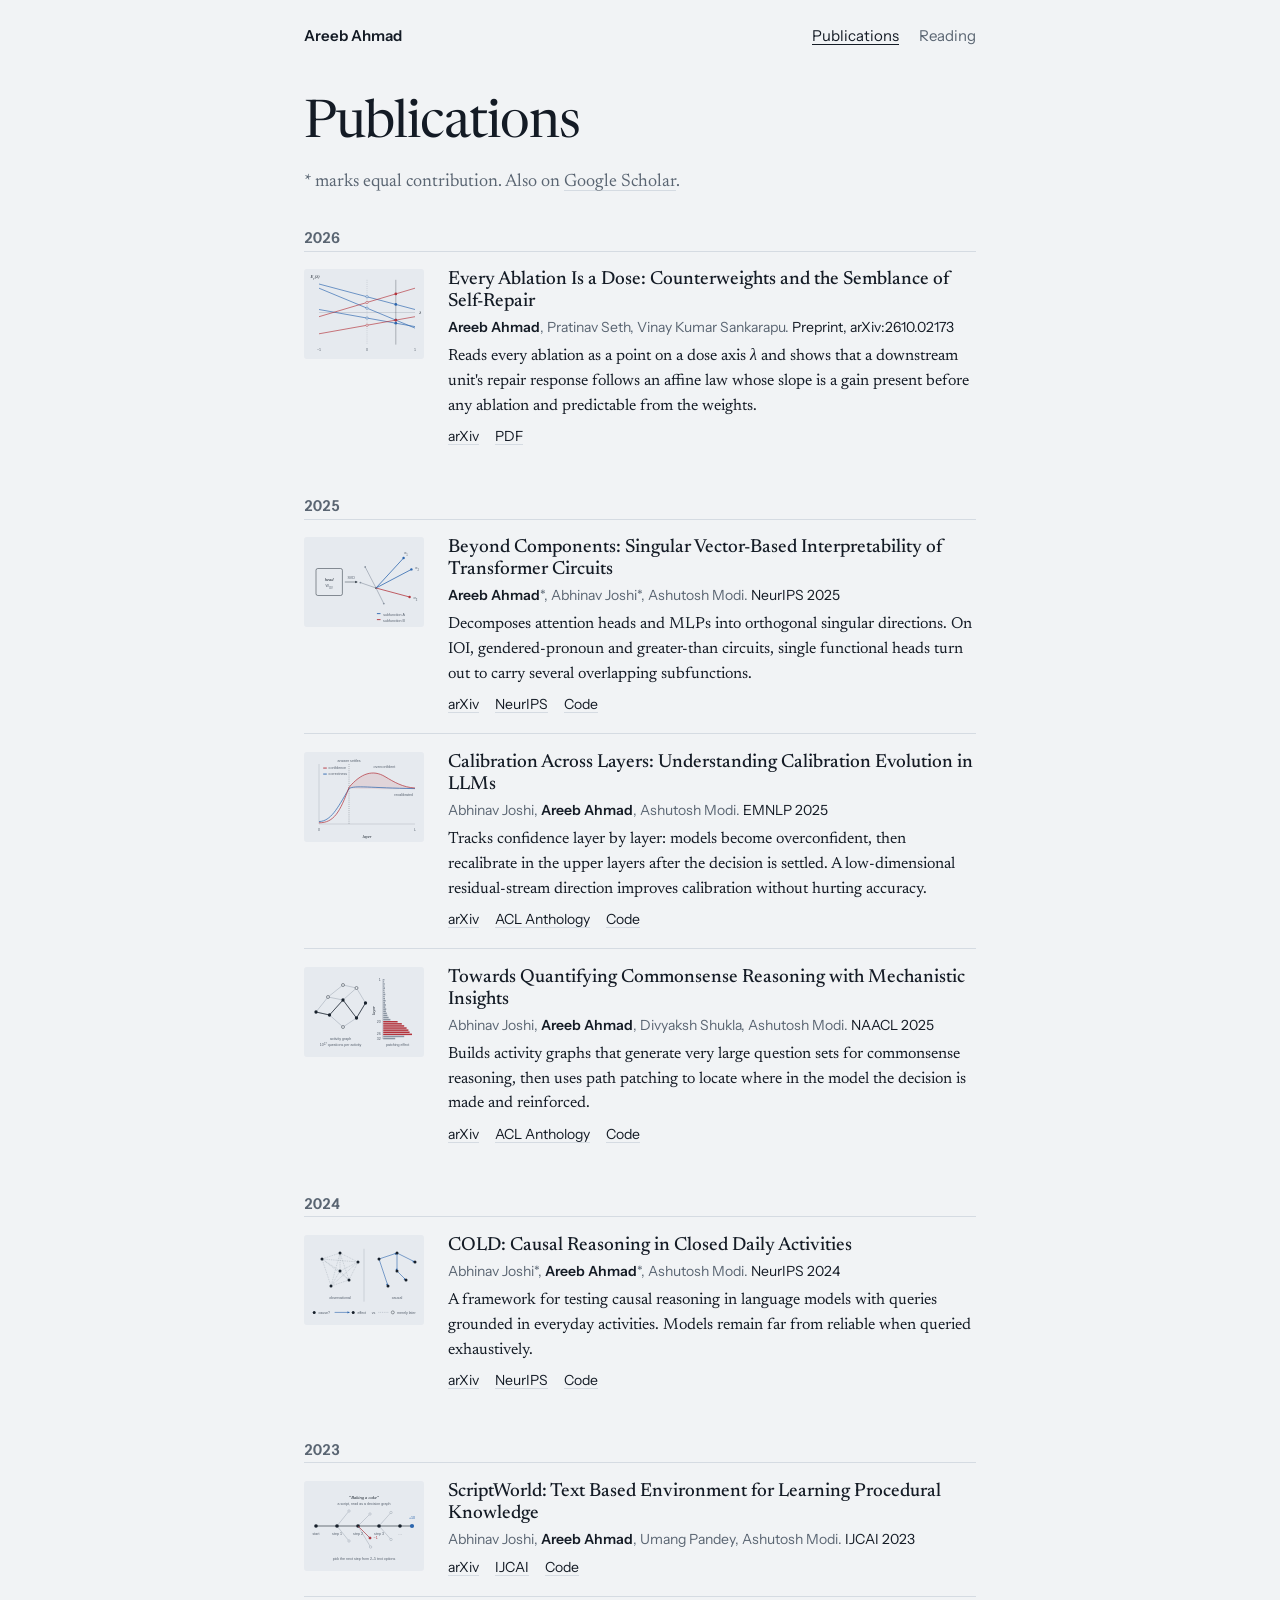
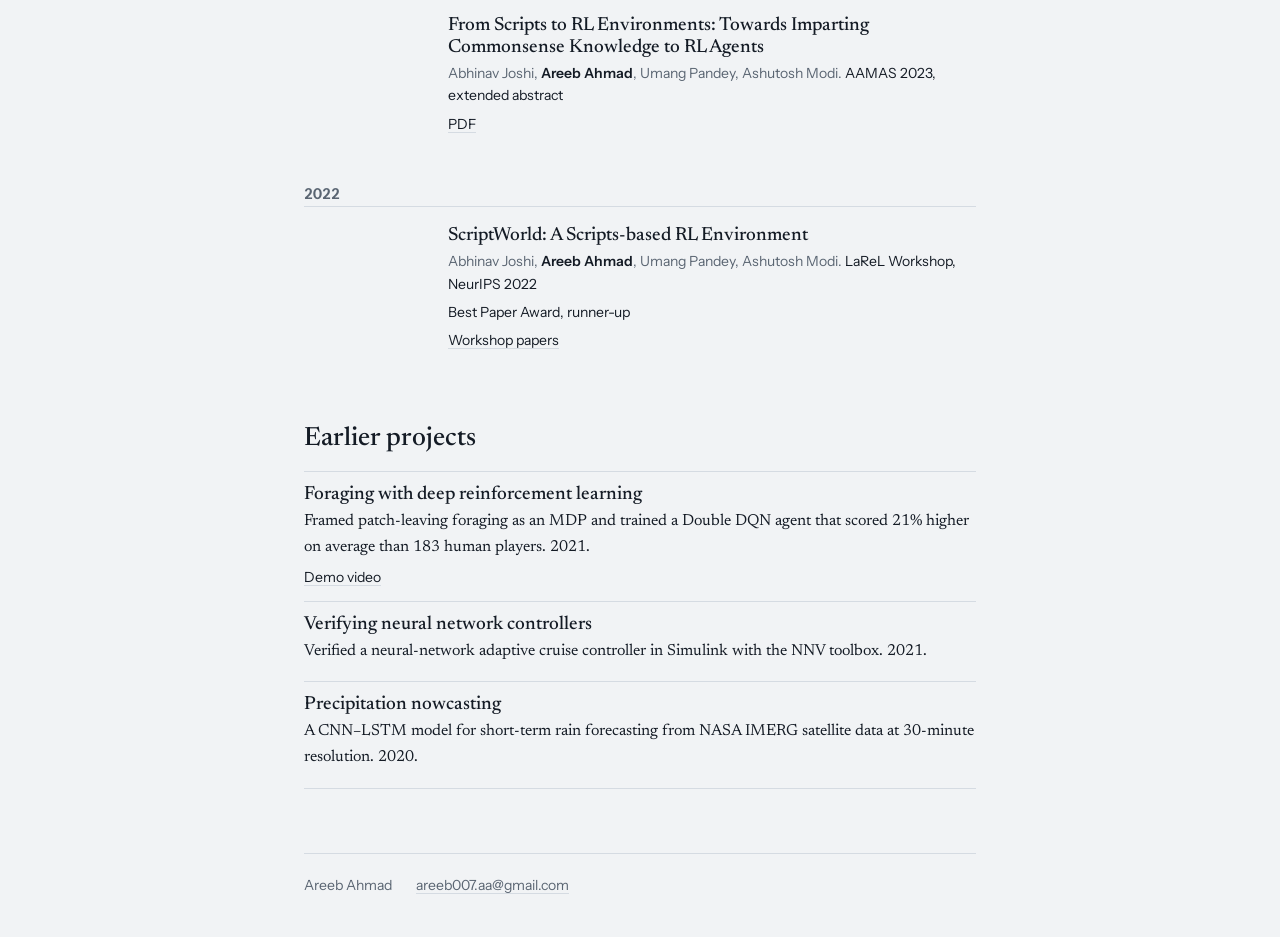
==== publications.html @ 412b4118 "Restructure site: drop CIA framework, add papers plate - Replace single-page CIA-framework layout wi" ====
<!DOCTYPE html>
<html lang="en">
<head>
  <meta charset="utf-8">
  <meta name="viewport" content="width=device-width, initial-scale=1">
  <title>Publications | Areeb Ahmad</title>
  <meta name="description" content="Publications by Areeb Ahmad on mechanistic interpretability, calibration, and causal and commonsense reasoning in language models.">
  <link rel="canonical" href="https://arieb-007.github.io/publications.html">

  <meta property="og:type" content="website">
  <meta property="og:title" content="Publications | Areeb Ahmad">
  <meta property="og:description" content="Papers on mechanistic interpretability, calibration, and causal reasoning in language models.">
  <meta property="og:url" content="https://arieb-007.github.io/publications.html">
  <meta name="twitter:card" content="summary">

  <link rel="icon" href="favicon.svg" type="image/svg+xml">

  <!-- Google Analytics -->
  <script async src="https://www.googletagmanager.com/gtag/js?id=G-CG47PSLK17"></script>
  <script>
    window.dataLayer = window.dataLayer || [];
    function gtag(){dataLayer.push(arguments);}
    gtag('js', new Date());
    gtag('config', 'G-CG47PSLK17');
  </script>

  <link rel="preconnect" href="https://fonts.googleapis.com">
  <link rel="preconnect" href="https://fonts.gstatic.com" crossorigin>
  <link href="https://fonts.googleapis.com/css2?family=Instrument+Sans:wght@400;500;600&family=Newsreader:ital,opsz,wght@0,6..72,400;0,6..72,500;1,6..72,400;1,6..72,500&display=swap" rel="stylesheet">
  <link rel="stylesheet" href="style.css">
</head>
<body>
  <a class="skip" href="#main">Skip to content</a>

  <div class="wrap">
    <nav class="site-nav" aria-label="Site">
      <a class="home-link" href="./">Areeb Ahmad</a>
      <ul>
        <li><a href="publications.html" aria-current="page">Publications</a></li>
        <li><a href="reading.html">Reading</a></li>
      </ul>
    </nav>

    <main id="main">
      <header class="page-head">
        <h1>Publications</h1>
        <p>
          * marks equal contribution. Also on
          <a href="https://scholar.google.com/citations?user=ZCJriT0AAAAJ&amp;hl=en">Google Scholar</a>.
        </p>
      </header>

      <section class="year-group" aria-labelledby="y2026">
        <h2 id="y2026">2026</h2>
        <ul class="pubs">
          <li>
            <a class="thumb" href="https://arxiv.org/abs/2610.02173" tabindex="-1" aria-hidden="true"><img src="figures/dose.svg" alt="" width="400" height="300" loading="lazy"></a>
            <div>
              <h3><a href="https://arxiv.org/abs/2610.02173">Every Ablation Is a Dose: Counterweights and the Semblance of <span class="nw">Self-Repair</span></a></h3>
              <p class="byline"><span class="me">Areeb Ahmad</span>, Pratinav Seth, Vinay Kumar Sankarapu. <span class="venue">Preprint, arXiv:2610.02173</span></p>
              <p class="summary">
                Reads every ablation as a point on a dose axis <em class="var">λ</em> and shows that a
                downstream unit's repair response follows an affine law whose slope is a gain
                present before any ablation and predictable from the weights.
              </p>
              <ul class="links">
                <li><a href="https://arxiv.org/abs/2610.02173">arXiv</a></li>
                <li><a href="https://arxiv.org/pdf/2610.02173">PDF</a></li>
              </ul>
            </div>
          </li>
        </ul>
      </section>

      <section class="year-group" aria-labelledby="y2025">
        <h2 id="y2025">2025</h2>
        <ul class="pubs">
          <li>
            <a class="thumb" href="https://arxiv.org/abs/2511.20273" tabindex="-1" aria-hidden="true"><img src="figures/beyond.svg" alt="" width="400" height="300" loading="lazy"></a>
            <div>
              <h3><a href="https://arxiv.org/abs/2511.20273">Beyond Components: Singular Vector-Based Interpretability of Transformer Circuits</a></h3>
              <p class="byline"><span class="me">Areeb Ahmad</span>*, Abhinav Joshi*, Ashutosh Modi. <span class="venue">NeurIPS 2025</span></p>
              <p class="summary">
                Decomposes attention heads and MLPs into orthogonal singular directions. On IOI,
                gendered-pronoun and greater-than circuits, single functional heads turn out to
                carry several overlapping subfunctions.
              </p>
              <ul class="links">
                <li><a href="https://arxiv.org/abs/2511.20273">arXiv</a></li>
                <li><a href="https://neurips.cc/virtual/2025/poster/119702">NeurIPS</a></li>
                <li><a href="https://github.com/Exploration-Lab/Beyond-Components">Code</a></li>
              </ul>
            </div>
          </li>
          <li>
            <a class="thumb" href="https://arxiv.org/abs/2511.00280" tabindex="-1" aria-hidden="true"><img src="figures/calibration.svg" alt="" width="400" height="300" loading="lazy"></a>
            <div>
              <h3><a href="https://arxiv.org/abs/2511.00280">Calibration Across Layers: Understanding Calibration Evolution in LLMs</a></h3>
              <p class="byline">Abhinav Joshi, <span class="me">Areeb Ahmad</span>, Ashutosh Modi. <span class="venue">EMNLP 2025</span></p>
              <p class="summary">
                Tracks confidence layer by layer: models become overconfident, then recalibrate in
                the upper layers after the decision is settled. A low-dimensional residual-stream
                direction improves calibration without hurting accuracy.
              </p>
              <ul class="links">
                <li><a href="https://arxiv.org/abs/2511.00280">arXiv</a></li>
                <li><a href="https://aclanthology.org/2025.emnlp-main.742/">ACL Anthology</a></li>
                <li><a href="https://github.com/Exploration-Lab/LLM-Calibration-Mechanism">Code</a></li>
              </ul>
            </div>
          </li>
          <li>
            <a class="thumb" href="https://arxiv.org/abs/2504.10077" tabindex="-1" aria-hidden="true"><img src="figures/commonsense.svg" alt="" width="400" height="300" loading="lazy"></a>
            <div>
              <h3><a href="https://arxiv.org/abs/2504.10077">Towards Quantifying Commonsense Reasoning with Mechanistic Insights</a></h3>
              <p class="byline">Abhinav Joshi, <span class="me">Areeb Ahmad</span>, Divyaksh Shukla, Ashutosh Modi. <span class="venue">NAACL 2025</span></p>
              <p class="summary">
                Builds activity graphs that generate very large question sets for commonsense
                reasoning, then uses path patching to locate where in the model the decision is
                made and reinforced.
              </p>
              <ul class="links">
                <li><a href="https://arxiv.org/abs/2504.10077">arXiv</a></li>
                <li><a href="https://aclanthology.org/2025.naacl-long.487/">ACL Anthology</a></li>
                <li><a href="https://github.com/Exploration-Lab/CoReMech">Code</a></li>
              </ul>
            </div>
          </li>
        </ul>
      </section>

      <section class="year-group" aria-labelledby="y2024">
        <h2 id="y2024">2024</h2>
        <ul class="pubs">
          <li>
            <a class="thumb" href="https://arxiv.org/abs/2411.19500" tabindex="-1" aria-hidden="true"><img src="figures/cold.svg" alt="" width="400" height="300" loading="lazy"></a>
            <div>
              <h3><a href="https://arxiv.org/abs/2411.19500">COLD: Causal Reasoning in Closed Daily Activities</a></h3>
              <p class="byline">Abhinav Joshi*, <span class="me">Areeb Ahmad</span>*, Ashutosh Modi. <span class="venue">NeurIPS 2024</span></p>
              <p class="summary">
                A framework for testing causal reasoning in language models with queries grounded
                in everyday activities. Models remain far from reliable when queried exhaustively.
              </p>
              <ul class="links">
                <li><a href="https://arxiv.org/abs/2411.19500">arXiv</a></li>
                <li><a href="https://neurips.cc/virtual/2024/poster/96459">NeurIPS</a></li>
                <li><a href="https://github.com/Exploration-Lab/COLD">Code</a></li>
              </ul>
            </div>
          </li>
        </ul>
      </section>

      <section class="year-group" aria-labelledby="y2023">
        <h2 id="y2023">2023</h2>
        <ul class="pubs">
          <li>
            <a class="thumb" href="https://arxiv.org/abs/2307.03906" tabindex="-1" aria-hidden="true"><img src="figures/scriptworld.svg" alt="" width="400" height="300" loading="lazy"></a>
            <div>
              <h3><a href="https://arxiv.org/abs/2307.03906">ScriptWorld: Text Based Environment for Learning Procedural Knowledge</a></h3>
              <p class="byline">Abhinav Joshi, <span class="me">Areeb Ahmad</span>, Umang Pandey, Ashutosh Modi. <span class="venue">IJCAI 2023</span></p>
              <ul class="links">
                <li><a href="https://arxiv.org/abs/2307.03906">arXiv</a></li>
                <li><a href="https://www.ijcai.org/proceedings/2023/566">IJCAI</a></li>
                <li><a href="https://github.com/Exploration-Lab/ScriptWorld">Code</a></li>
              </ul>
            </div>
          </li>
          <li>
            <span class="thumb"></span>
            <div>
              <h3><a href="https://www.southampton.ac.uk/~eg/AAMAS2023/pdfs/p2801.pdf">From Scripts to RL Environments: Towards Imparting Commonsense Knowledge to RL Agents</a></h3>
              <p class="byline">Abhinav Joshi, <span class="me">Areeb Ahmad</span>, Umang Pandey, Ashutosh Modi. <span class="venue">AAMAS 2023, extended abstract</span></p>
              <ul class="links">
                <li><a href="https://www.southampton.ac.uk/~eg/AAMAS2023/pdfs/p2801.pdf">PDF</a></li>
              </ul>
            </div>
          </li>
        </ul>
      </section>

      <section class="year-group" aria-labelledby="y2022">
        <h2 id="y2022">2022</h2>
        <ul class="pubs">
          <li>
            <span class="thumb"></span>
            <div>
              <h3>ScriptWorld: A Scripts-based RL Environment</h3>
              <p class="byline">Abhinav Joshi, <span class="me">Areeb Ahmad</span>, Umang Pandey, Ashutosh Modi. <span class="venue">LaReL Workshop, NeurIPS 2022</span></p>
              <p class="note">Best Paper Award, runner-up</p>
              <ul class="links">
                <li><a href="https://larel-workshop.github.io/papers/">Workshop papers</a></li>
              </ul>
            </div>
          </li>
        </ul>
      </section>

      <section aria-labelledby="projects">
        <h2 id="projects">Earlier projects</h2>
        <ul class="projects">
          <li>
            <h3>Foraging with deep reinforcement learning</h3>
            <p>
              Framed patch-leaving foraging as an MDP and trained a Double DQN agent that
              scored 21% higher on average than 183 human players. 2021.
            </p>
            <ul class="links"><li><a href="https://www.youtube.com/watch?v=fK6x31qMzqw">Demo video</a></li></ul>
          </li>
          <li>
            <h3>Verifying neural network controllers</h3>
            <p>
              Verified a neural-network adaptive cruise controller in Simulink with the NNV
              toolbox. 2021.
            </p>
          </li>
          <li>
            <h3>Precipitation nowcasting</h3>
            <p>
              A CNN–LSTM model for short-term rain forecasting from NASA IMERG satellite data at
              30-minute resolution. 2020.
            </p>
          </li>
        </ul>
      </section>
    </main>

    <footer class="site-foot">
      <span>Areeb Ahmad</span>
      <a href="mailto:areeb007.aa@gmail.com">areeb007.aa@gmail.com</a>
    </footer>
  </div>
</body>
</html>
---- style.css ----
/* Areeb Ahmad — personal site
   Quiet serif page with one strong element: a dark plate of paper figures.
   Colour inside figures carries meaning (blue counteracts, red reinforces). */

:root {
  --paper: #f1f3f5;
  --ink: #141b25;
  --muted: #5a6572;
  --rule: #d5dbe2;
  --tile: #e6eaef;

  --band: #141b25;
  --band-ink: #edf0f3;
  --band-muted: #97a2b0;
  --band-rule: #2a323d;
  --band-tile: #e6eaef;

  --link: #2c66ae;
  --focus: #2c66ae;

  --serif: "Newsreader", "Iowan Old Style", "Palatino Linotype", Georgia, serif;
  --sans: "Instrument Sans", "Helvetica Neue", Arial, sans-serif;

  --measure: 42rem;
  --wide: 66rem;
  --gutter: 1.25rem;
  color-scheme: light dark;
}

@media (prefers-color-scheme: dark) {
  :root {
    --paper: #12161c;
    --ink: #e4e8ed;
    --muted: #9aa4b1;
    --rule: #2a313b;
    --tile: #1a2029;

    --band: #0a0e13;
    --band-ink: #e4e8ed;
    --band-muted: #8f9aa8;
    --band-rule: #232a34;
    --band-tile: #1a2029;

    --link: #74a6e2;
    --focus: #74a6e2;
  }
}

*, *::before, *::after { box-sizing: border-box; }

html { -webkit-text-size-adjust: 100%; }

body {
  margin: 0;
  background: var(--paper);
  color: var(--ink);
  font-family: var(--serif);
  font-size: 1.125rem;
  line-height: 1.62;
  font-optical-sizing: auto;
  text-rendering: optimizeLegibility;
}

.wrap {
  max-width: calc(var(--measure) + 2 * var(--gutter));
  margin: 0 auto;
  padding: 0 var(--gutter);
}
.wrap.wide { max-width: calc(var(--wide) + 2 * var(--gutter)); }

/* ---------- links & focus ---------- */

a {
  color: inherit;
  text-decoration-line: underline;
  text-decoration-thickness: 1px;
  text-decoration-color: var(--rule);
  text-underline-offset: 0.22em;
  transition: text-decoration-color 120ms ease;
}
a:hover { text-decoration-color: currentColor; }

:focus-visible {
  outline: 2px solid var(--focus);
  outline-offset: 3px;
  border-radius: 2px;
}

.skip { position: absolute; left: -999px; top: 0; }
.skip:focus {
  left: var(--gutter);
  top: 0.5rem;
  background: var(--paper);
  padding: 0.25rem 0.5rem;
  font-family: var(--sans);
  font-size: 0.875rem;
}

/* ---------- nav ---------- */

.site-nav {
  display: flex;
  align-items: baseline;
  justify-content: space-between;
  gap: 1rem;
  padding: 1.5rem 0 0;
  font-family: var(--sans);
  font-size: 0.9375rem;
}
.site-nav .home-link { font-weight: 600; text-decoration: none; }
.site-nav ul {
  display: flex;
  gap: 1.25rem;
  margin: 0 0 0 auto;
  padding: 0;
  list-style: none;
}
.site-nav ul a { text-decoration: none; color: var(--muted); }
.site-nav ul a:hover,
.site-nav ul a[aria-current="page"] { color: var(--ink); }
.site-nav ul a[aria-current="page"] {
  text-decoration: underline;
  text-decoration-color: var(--ink);
}

/* ---------- type ---------- */

h1, h2, h3 {
  font-family: var(--serif);
  font-weight: 500;
  line-height: 1.15;
  margin: 0;
}
h1, h2, .papers h3 { text-wrap: balance; }

h1 {
  font-size: clamp(3rem, 8vw, 4.5rem);
  font-weight: 400;
  letter-spacing: -0.02em;
  font-variation-settings: "opsz" 72;
}
h2 {
  font-size: 1.625rem;
  margin-bottom: 1rem;
  font-variation-settings: "opsz" 36;
}
h3 { font-size: 1.1875rem; font-weight: 500; }
h3 a { text-decoration: none; }
h3 a:hover { text-decoration: underline; text-decoration-color: currentColor; }

p { margin: 0 0 1rem; }
.muted { color: var(--muted); }
.nw { white-space: nowrap; }
em.var { font-style: italic; }

/* ---------- intro ---------- */

.intro { padding: 4rem 0 1rem; }
.intro h1 { margin-bottom: 1.5rem; }

.lead {
  font-size: 1.375rem;
  line-height: 1.5;
  max-width: 38rem;
  font-variation-settings: "opsz" 24;
}

.position {
  font-family: var(--sans);
  font-size: 0.9375rem;
  line-height: 1.55;
  color: var(--muted);
  margin-top: 1.75rem;
}
.position strong { color: var(--ink); font-weight: 600; }

.contact {
  display: flex;
  flex-wrap: wrap;
  gap: 0.5rem 1.25rem;
  margin: 0.75rem 0 0;
  padding: 0;
  list-style: none;
  font-family: var(--sans);
  font-size: 0.9375rem;
}

main > section, .background { padding-top: 3.5rem; }

/* ---------- questions ---------- */

.questions { margin: 0; padding: 0; list-style: none; }
.questions li { padding: 1.1rem 0; border-top: 1px solid var(--rule); }
.questions li:last-child { border-bottom: 1px solid var(--rule); }
.questions h3 { margin-bottom: 0.35rem; }
.questions p { margin: 0; }

/* ---------- papers plate ---------- */

.papers-band {
  margin-top: 4rem;
  padding: 3.5rem 0 3rem;
  background: var(--band);
  color: var(--band-ink);
}
.papers-band a { text-decoration-color: var(--band-rule); }
.papers-band a:hover { text-decoration-color: currentColor; }
.papers-band h2 { margin-bottom: 0.5rem; }
.papers-note {
  font-family: var(--sans);
  font-size: 0.9375rem;
  color: var(--band-muted);
  max-width: 40rem;
  margin-bottom: 2.25rem;
}

.papers {
  display: grid;
  grid-template-columns: repeat(3, minmax(0, 1fr));
  gap: 2.75rem 2.25rem;
  margin: 0;
  padding: 0;
  list-style: none;
}
.papers .fig {
  display: block;
  aspect-ratio: 4 / 3;
  background: var(--band-tile);
  border-radius: 4px;
  overflow: hidden;
  margin-bottom: 1rem;
}
.papers .fig img {
  display: block;
  width: 100%;
  height: 100%;
  object-fit: contain;
}
.papers .venue {
  font-family: var(--sans);
  font-size: 0.8125rem;
  color: var(--band-muted);
  margin: 0 0 0.35rem;
}
.papers h3 {
  font-size: 1.25rem;
  line-height: 1.25;
  margin-bottom: 0.5rem;
  font-variation-settings: "opsz" 30;
}
.papers .claim {
  font-size: 1rem;
  line-height: 1.5;
  margin: 0 0 0.5rem;
  color: var(--band-ink);
  opacity: 0.86;
}
.papers .byline {
  font-family: var(--sans);
  font-size: 0.8125rem;
  color: var(--band-muted);
  margin: 0;
}
.papers .byline .me { color: var(--band-ink); font-weight: 600; }

.papers-band .footnote {
  font-family: var(--sans);
  font-size: 0.8125rem;
  color: var(--band-muted);
  margin: 2.5rem 0 0;
}

@media (max-width: 64rem) {
  .papers { grid-template-columns: repeat(2, minmax(0, 1fr)); }
}
@media (max-width: 40rem) {
  .papers { grid-template-columns: 1fr; gap: 2.5rem; }
}

/* ---------- publication lists ---------- */

.byline {
  font-family: var(--sans);
  font-size: 0.875rem;
  color: var(--muted);
  margin-bottom: 0.35rem;
}
.byline .me { color: var(--ink); font-weight: 600; }

.links {
  display: flex;
  flex-wrap: wrap;
  gap: 0.25rem 1rem;
  margin: 0;
  padding: 0;
  list-style: none;
  font-family: var(--sans);
  font-size: 0.875rem;
}

.pubs { margin: 0; padding: 0; list-style: none; }
.pubs > li {
  display: grid;
  grid-template-columns: 7.5rem 1fr;
  column-gap: 1.5rem;
  padding: 1.1rem 0;
  border-top: 1px solid var(--rule);
}
.pubs .thumb {
  display: block;
  aspect-ratio: 4 / 3;
  background: var(--tile);
  border-radius: 3px;
  overflow: hidden;
  align-self: start;
}
.pubs .thumb img { display: block; width: 100%; height: 100%; object-fit: contain; }
.pubs .thumb:empty { background: transparent; }
.pubs h3 { margin-bottom: 0.2rem; }
.pubs .venue { color: var(--ink); }
.pubs .note { font-family: var(--sans); font-size: 0.875rem; margin: 0 0 0.35rem; }
.pubs p.summary { font-size: 1rem; line-height: 1.55; margin: 0 0 0.4rem; }

.year-group { padding-top: 2rem; }
.year-group:first-of-type { padding-top: 0.5rem; }
.year-group > h2 {
  font-family: var(--sans);
  font-size: 0.9375rem;
  font-weight: 600;
  color: var(--muted);
  margin-bottom: 0.25rem;
  font-variant-numeric: tabular-nums;
}

/* ---------- inner pages ---------- */

.page-head { padding: 3rem 0 1.5rem; }
.page-head h1 { font-size: clamp(2.5rem, 6vw, 3.25rem); margin-bottom: 0.75rem; }
.page-head p { color: var(--muted); max-width: 36rem; margin: 0; }

.projects { margin: 0; padding: 0; list-style: none; }
.projects > li { padding: 0.75rem 0; border-top: 1px solid var(--rule); }
.projects > li:last-child { border-bottom: 1px solid var(--rule); }
.projects h3 { margin-bottom: 0.2rem; }
.projects p { font-size: 1rem; margin: 0 0 0.3rem; }

/* ---------- reading ---------- */

.shelves { columns: 2 17rem; column-gap: 2.5rem; }
.shelf { break-inside: avoid; margin-bottom: 2.25rem; }
.shelf h2 { font-size: 1.1875rem; margin-bottom: 0.5rem; }
.shelf ul { margin: 0; padding: 0; list-style: none; }
.shelf li { padding: 0.4rem 0; border-top: 1px solid var(--rule); line-height: 1.4; }
.shelf cite { font-style: italic; }
.shelf .author {
  display: block;
  font-family: var(--sans);
  font-size: 0.8125rem;
  color: var(--muted);
}

/* ---------- footer ---------- */

.site-foot {
  margin-top: 4rem;
  padding: 1.25rem 0 2.5rem;
  border-top: 1px solid var(--rule);
  font-family: var(--sans);
  font-size: 0.875rem;
  color: var(--muted);
  display: flex;
  flex-wrap: wrap;
  gap: 0.5rem 1.5rem;
}

/* ---------- small screens ---------- */

@media (max-width: 520px) {
  body { font-size: 1.0625rem; }
  .intro { padding-top: 2.5rem; }
  .lead { font-size: 1.1875rem; }
  .pubs > li { grid-template-columns: 1fr; row-gap: 0.6rem; }
  .pubs .thumb { max-width: 12rem; }
  .pubs .thumb:empty { display: none; }
  .site-nav ul { gap: 1rem; }
}

@media (prefers-reduced-motion: reduce) {
  * { transition: none !important; }
}
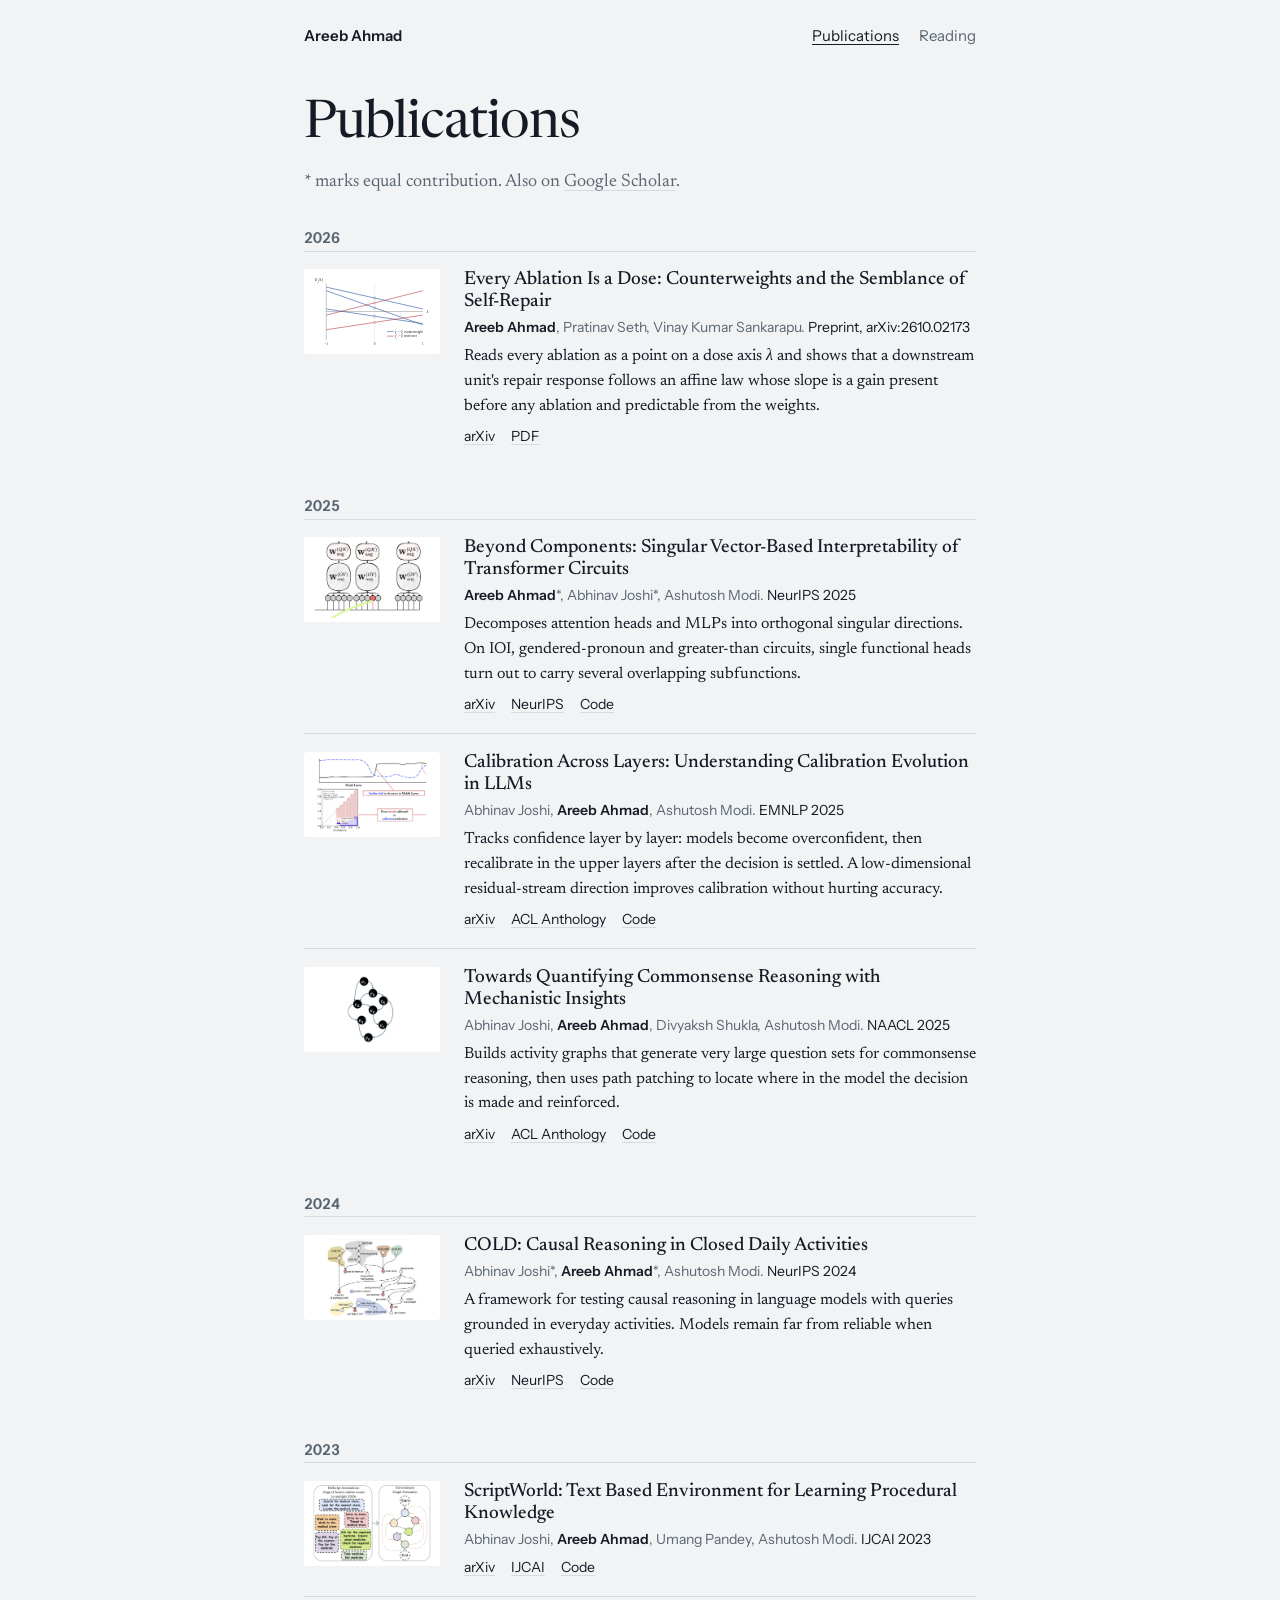
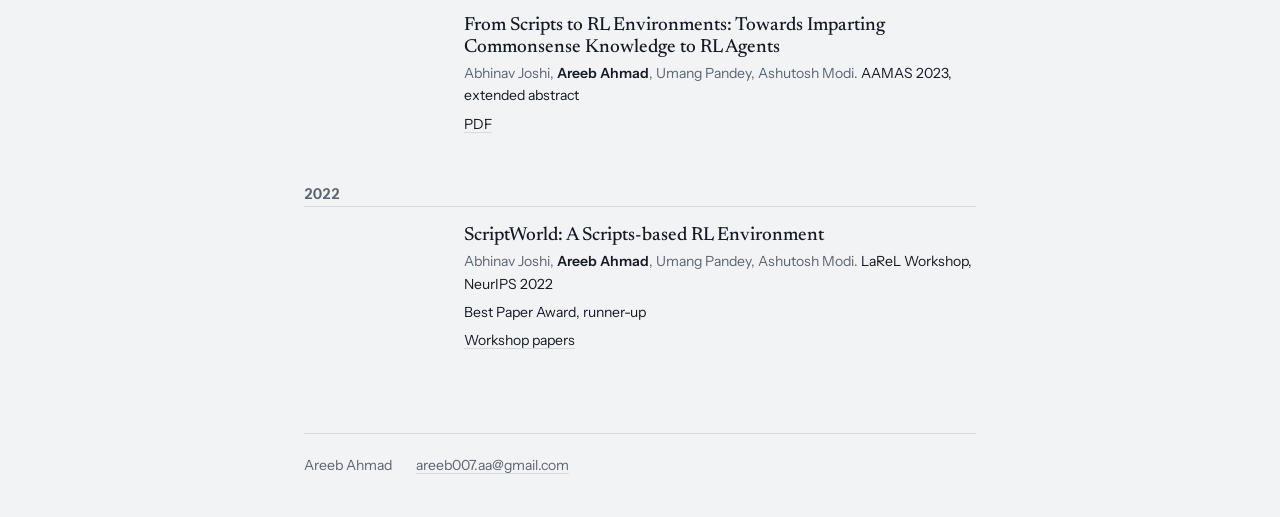
==== commit 41525efc: "Use real paper figures, add foraging section, trim reading list and background - Replace drawn schem" ====
--- a/publications.html
+++ b/publications.html
@@ -54,7 +54,7 @@
         <h2 id="y2026">2026</h2>
         <ul class="pubs">
           <li>
-            <a class="thumb" href="https://arxiv.org/abs/2610.02173" tabindex="-1" aria-hidden="true"><img src="figures/dose.svg" alt="" width="400" height="300" loading="lazy"></a>
+            <a class="thumb" href="https://arxiv.org/abs/2610.02173" tabindex="-1" aria-hidden="true"><img src="figures/dose.svg" alt="" width="480" height="300" loading="lazy"></a>
             <div>
               <h3><a href="https://arxiv.org/abs/2610.02173">Every Ablation Is a Dose: Counterweights and the Semblance of <span class="nw">Self-Repair</span></a></h3>
               <p class="byline"><span class="me">Areeb Ahmad</span>, Pratinav Seth, Vinay Kumar Sankarapu. <span class="venue">Preprint, arXiv:2610.02173</span></p>
@@ -76,7 +76,7 @@
         <h2 id="y2025">2025</h2>
         <ul class="pubs">
           <li>
-            <a class="thumb" href="https://arxiv.org/abs/2511.20273" tabindex="-1" aria-hidden="true"><img src="figures/beyond.svg" alt="" width="400" height="300" loading="lazy"></a>
+            <a class="thumb" href="https://arxiv.org/abs/2511.20273" tabindex="-1" aria-hidden="true"><img src="figures/beyond.png" alt="" width="1200" height="750" loading="lazy"></a>
             <div>
               <h3><a href="https://arxiv.org/abs/2511.20273">Beyond Components: Singular Vector-Based Interpretability of Transformer Circuits</a></h3>
               <p class="byline"><span class="me">Areeb Ahmad</span>*, Abhinav Joshi*, Ashutosh Modi. <span class="venue">NeurIPS 2025</span></p>
@@ -93,7 +93,7 @@
             </div>
           </li>
           <li>
-            <a class="thumb" href="https://arxiv.org/abs/2511.00280" tabindex="-1" aria-hidden="true"><img src="figures/calibration.svg" alt="" width="400" height="300" loading="lazy"></a>
+            <a class="thumb" href="https://arxiv.org/abs/2511.00280" tabindex="-1" aria-hidden="true"><img src="figures/calibration.png" alt="" width="1200" height="750" loading="lazy"></a>
             <div>
               <h3><a href="https://arxiv.org/abs/2511.00280">Calibration Across Layers: Understanding Calibration Evolution in LLMs</a></h3>
               <p class="byline">Abhinav Joshi, <span class="me">Areeb Ahmad</span>, Ashutosh Modi. <span class="venue">EMNLP 2025</span></p>
@@ -110,7 +110,7 @@
             </div>
           </li>
           <li>
-            <a class="thumb" href="https://arxiv.org/abs/2504.10077" tabindex="-1" aria-hidden="true"><img src="figures/commonsense.svg" alt="" width="400" height="300" loading="lazy"></a>
+            <a class="thumb" href="https://arxiv.org/abs/2504.10077" tabindex="-1" aria-hidden="true"><img src="figures/commonsense.png" alt="" width="1200" height="750" loading="lazy"></a>
             <div>
               <h3><a href="https://arxiv.org/abs/2504.10077">Towards Quantifying Commonsense Reasoning with Mechanistic Insights</a></h3>
               <p class="byline">Abhinav Joshi, <span class="me">Areeb Ahmad</span>, Divyaksh Shukla, Ashutosh Modi. <span class="venue">NAACL 2025</span></p>
@@ -133,7 +133,7 @@
         <h2 id="y2024">2024</h2>
         <ul class="pubs">
           <li>
-            <a class="thumb" href="https://arxiv.org/abs/2411.19500" tabindex="-1" aria-hidden="true"><img src="figures/cold.svg" alt="" width="400" height="300" loading="lazy"></a>
+            <a class="thumb" href="https://arxiv.org/abs/2411.19500" tabindex="-1" aria-hidden="true"><img src="figures/cold.png" alt="" width="1200" height="750" loading="lazy"></a>
             <div>
               <h3><a href="https://arxiv.org/abs/2411.19500">COLD: Causal Reasoning in Closed Daily Activities</a></h3>
               <p class="byline">Abhinav Joshi*, <span class="me">Areeb Ahmad</span>*, Ashutosh Modi. <span class="venue">NeurIPS 2024</span></p>
@@ -155,7 +155,7 @@
         <h2 id="y2023">2023</h2>
         <ul class="pubs">
           <li>
-            <a class="thumb" href="https://arxiv.org/abs/2307.03906" tabindex="-1" aria-hidden="true"><img src="figures/scriptworld.svg" alt="" width="400" height="300" loading="lazy"></a>
+            <a class="thumb" href="https://arxiv.org/abs/2307.03906" tabindex="-1" aria-hidden="true"><img src="figures/scriptworld.png" alt="" width="1200" height="750" loading="lazy"></a>
             <div>
               <h3><a href="https://arxiv.org/abs/2307.03906">ScriptWorld: Text Based Environment for Learning Procedural Knowledge</a></h3>
               <p class="byline">Abhinav Joshi, <span class="me">Areeb Ahmad</span>, Umang Pandey, Ashutosh Modi. <span class="venue">IJCAI 2023</span></p>
@@ -196,33 +196,6 @@
         </ul>
       </section>
 
-      <section aria-labelledby="projects">
-        <h2 id="projects">Earlier projects</h2>
-        <ul class="projects">
-          <li>
-            <h3>Foraging with deep reinforcement learning</h3>
-            <p>
-              Framed patch-leaving foraging as an MDP and trained a Double DQN agent that
-              scored 21% higher on average than 183 human players. 2021.
-            </p>
-            <ul class="links"><li><a href="https://www.youtube.com/watch?v=fK6x31qMzqw">Demo video</a></li></ul>
-          </li>
-          <li>
-            <h3>Verifying neural network controllers</h3>
-            <p>
-              Verified a neural-network adaptive cruise controller in Simulink with the NNV
-              toolbox. 2021.
-            </p>
-          </li>
-          <li>
-            <h3>Precipitation nowcasting</h3>
-            <p>
-              A CNN–LSTM model for short-term rain forecasting from NASA IMERG satellite data at
-              30-minute resolution. 2020.
-            </p>
-          </li>
-        </ul>
-      </section>
     </main>
 
     <footer class="site-foot">
--- a/style.css
+++ b/style.css
@@ -13,7 +13,7 @@
   --band-ink: #edf0f3;
   --band-muted: #97a2b0;
   --band-rule: #2a323d;
-  --band-tile: #e6eaef;
+  --band-tile: #ffffff;
 
   --link: #2c66ae;
   --focus: #2c66ae;
@@ -39,7 +39,7 @@
     --band-ink: #e4e8ed;
     --band-muted: #8f9aa8;
     --band-rule: #232a34;
-    --band-tile: #1a2029;
+    --band-tile: #ffffff;
 
     --link: #74a6e2;
     --focus: #74a6e2;
@@ -185,7 +185,8 @@
   font-size: 0.9375rem;
 }
 
-main > section, .background { padding-top: 3.5rem; }
+main > section, .foraging, .background { padding-top: 3.5rem; }
+.foraging { padding-top: 4rem; }
 
 /* ---------- questions ---------- */
 
@@ -216,19 +217,20 @@
 
 .papers {
   display: grid;
-  grid-template-columns: repeat(3, minmax(0, 1fr));
-  gap: 2.75rem 2.25rem;
+  grid-template-columns: repeat(2, minmax(0, 1fr));
+  gap: 3rem 2.5rem;
   margin: 0;
   padding: 0;
   list-style: none;
 }
 .papers .fig {
   display: block;
-  aspect-ratio: 4 / 3;
+  aspect-ratio: 16 / 10;
   background: var(--band-tile);
   border-radius: 4px;
   overflow: hidden;
-  margin-bottom: 1rem;
+  margin-bottom: 1.1rem;
+  padding: 4%;
 }
 .papers .fig img {
   display: block;
@@ -270,11 +272,72 @@
   margin: 2.5rem 0 0;
 }
 
-@media (max-width: 64rem) {
-  .papers { grid-template-columns: repeat(2, minmax(0, 1fr)); }
-}
 @media (max-width: 40rem) {
   .papers { grid-template-columns: 1fr; gap: 2.5rem; }
+}
+
+/* ---------- foraging project ---------- */
+
+.foraging-grid {
+  display: grid;
+  grid-template-columns: minmax(0, 1fr) minmax(0, 1fr);
+  gap: 2rem;
+  align-items: start;
+}
+.foraging-grid p { font-size: 1.0625rem; }
+.video {
+  position: relative;
+  display: block;
+  aspect-ratio: 4 / 3;
+  width: 100%;
+  background: #000;
+  border-radius: 4px;
+  overflow: hidden;
+  border: 0;
+}
+.video img { display: block; width: 100%; height: 100%; object-fit: cover; }
+.video .play {
+  position: absolute;
+  left: 50%; top: 50%;
+  width: 3.75rem; height: 3.75rem;
+  margin: -1.875rem 0 0 -1.875rem;
+  border-radius: 50%;
+  background: rgba(20, 27, 37, 0.82);
+}
+.video .play::after {
+  content: "";
+  position: absolute;
+  left: 1.45rem; top: 1.1rem;
+  border-style: solid;
+  border-width: 0.78rem 0 0.78rem 1.25rem;
+  border-color: transparent transparent transparent #fff;
+}
+.video:hover .play { background: rgba(20, 27, 37, 0.95); }
+
+.stats {
+  display: flex;
+  gap: 1.75rem;
+  margin: 0 0 1rem;
+  padding: 0.75rem 0;
+  border-top: 1px solid var(--rule);
+  border-bottom: 1px solid var(--rule);
+}
+.stats > div { margin: 0; }
+.stats dt {
+  font-family: var(--sans);
+  font-size: 0.8125rem;
+  color: var(--muted);
+}
+.stats dd {
+  margin: 0;
+  font-size: 1.5rem;
+  line-height: 1.2;
+  font-variant-numeric: tabular-nums;
+  font-variation-settings: "opsz" 30;
+}
+
+@media (max-width: 40rem) {
+  .foraging-grid { grid-template-columns: 1fr; }
 }
 
 /* ---------- publication lists ---------- */
@@ -301,15 +364,16 @@
 .pubs { margin: 0; padding: 0; list-style: none; }
 .pubs > li {
   display: grid;
-  grid-template-columns: 7.5rem 1fr;
+  grid-template-columns: 8.5rem 1fr;
   column-gap: 1.5rem;
   padding: 1.1rem 0;
   border-top: 1px solid var(--rule);
 }
 .pubs .thumb {
   display: block;
-  aspect-ratio: 4 / 3;
-  background: var(--tile);
+  aspect-ratio: 16 / 10;
+  background: #fff;
+  padding: 3%;
   border-radius: 3px;
   overflow: hidden;
   align-self: start;
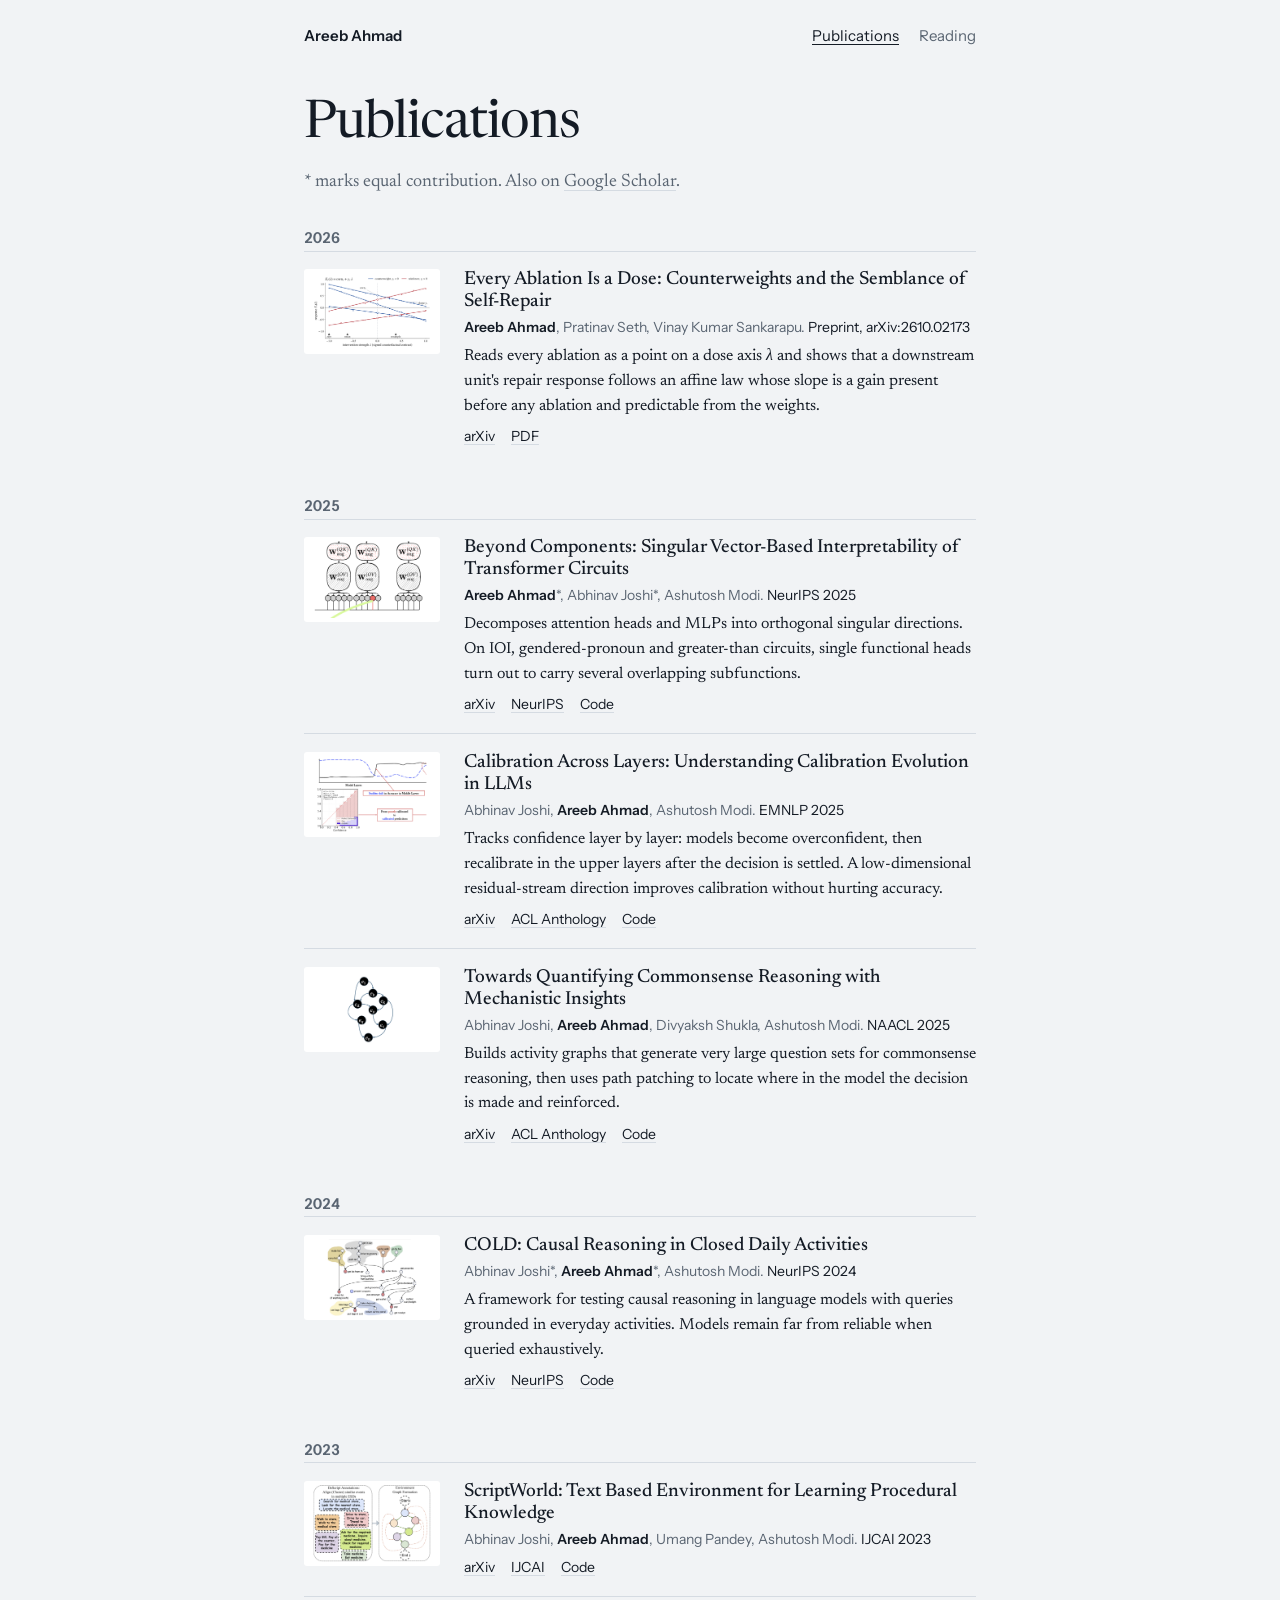
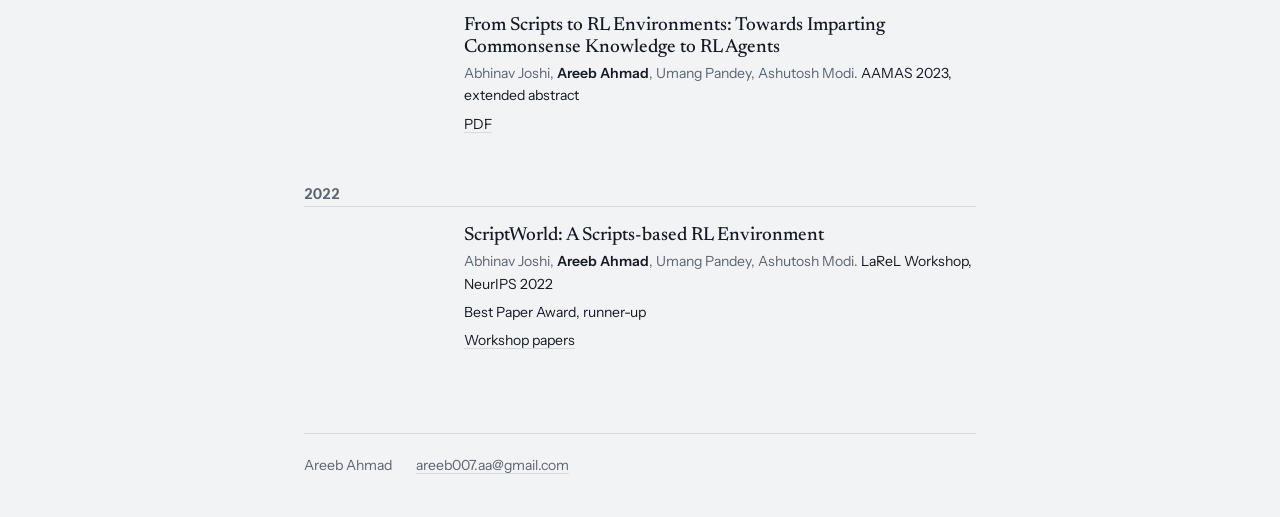
==== commit fc2e293b: "Render the ablation-paper figure as a proper plot Replace the hand-drawn SVG with a matplotlib figur" ====
--- a/publications.html
+++ b/publications.html
@@ -54,7 +54,7 @@
         <h2 id="y2026">2026</h2>
         <ul class="pubs">
           <li>
-            <a class="thumb" href="https://arxiv.org/abs/2610.02173" tabindex="-1" aria-hidden="true"><img src="figures/dose.svg" alt="" width="480" height="300" loading="lazy"></a>
+            <a class="thumb" href="https://arxiv.org/abs/2610.02173" tabindex="-1" aria-hidden="true"><img src="figures/dose.png" alt="" width="1200" height="750" loading="lazy"></a>
             <div>
               <h3><a href="https://arxiv.org/abs/2610.02173">Every Ablation Is a Dose: Counterweights and the Semblance of <span class="nw">Self-Repair</span></a></h3>
               <p class="byline"><span class="me">Areeb Ahmad</span>, Pratinav Seth, Vinay Kumar Sankarapu. <span class="venue">Preprint, arXiv:2610.02173</span></p>
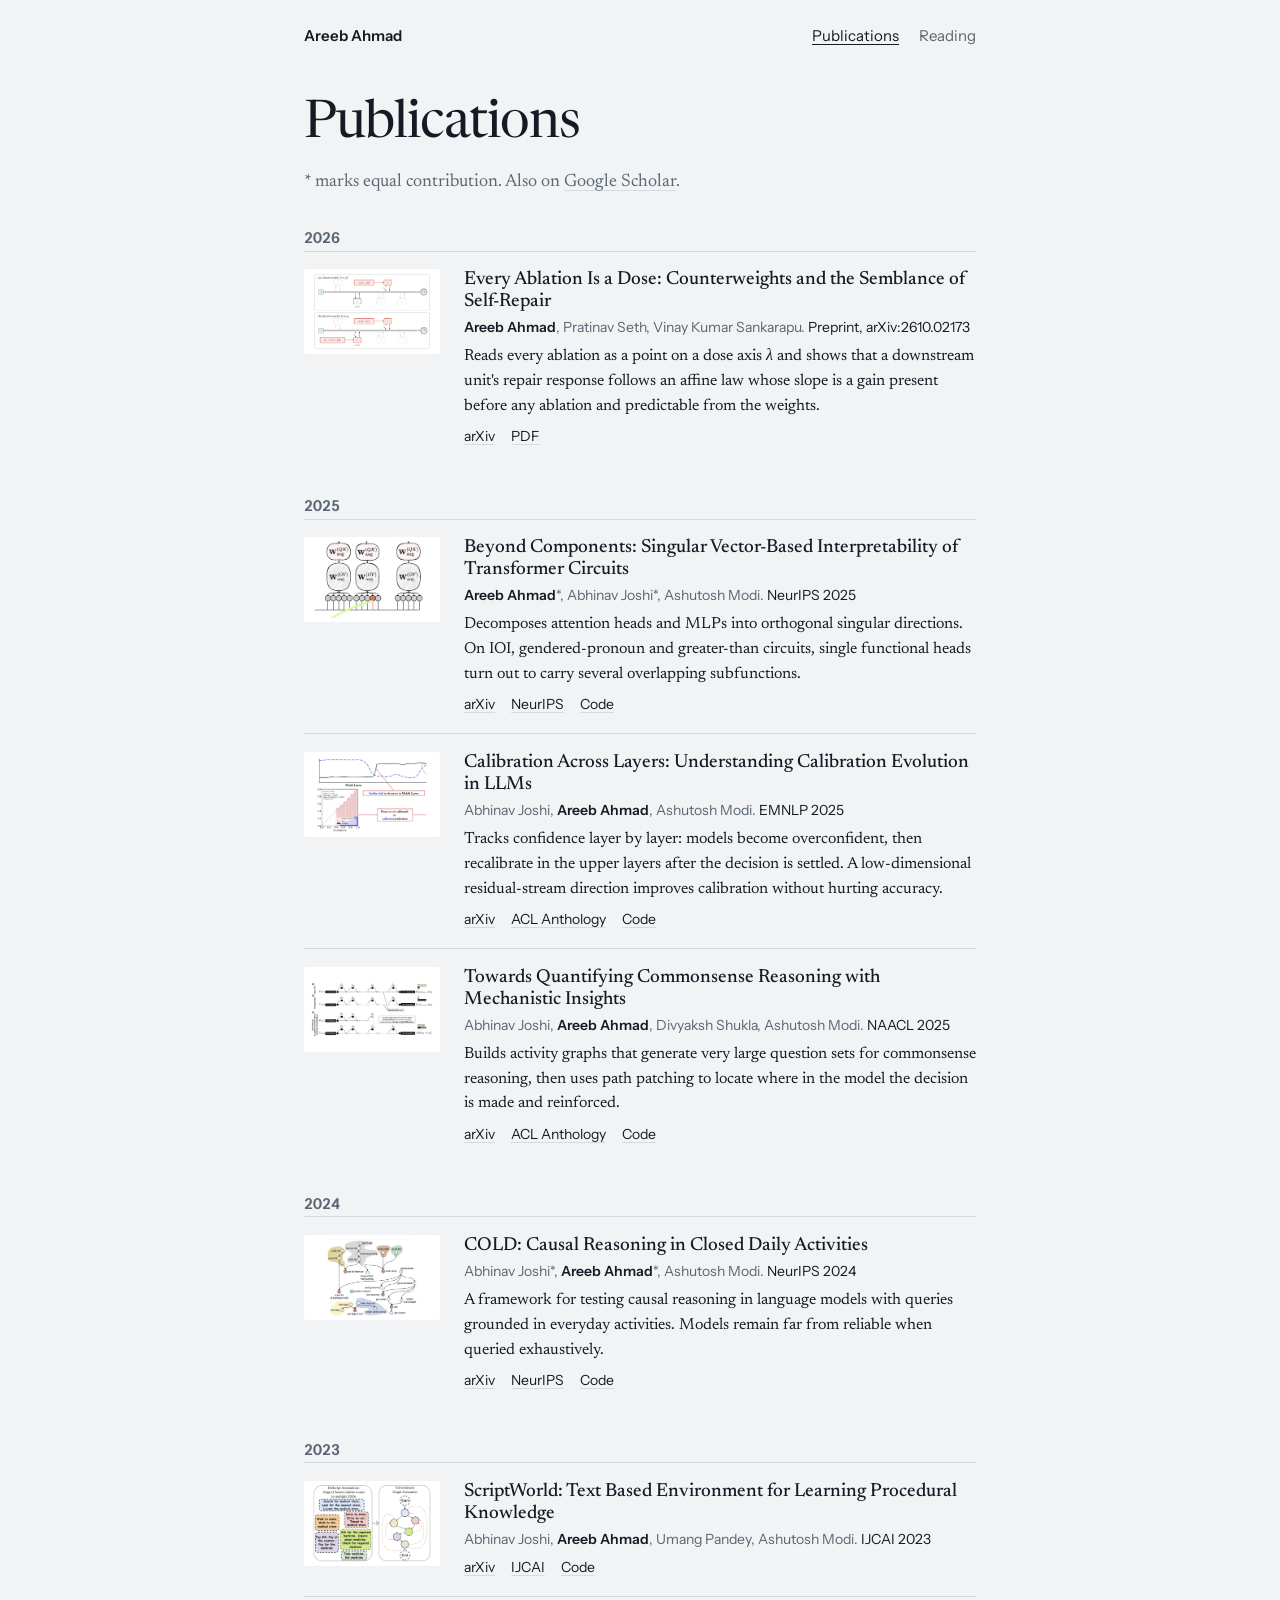
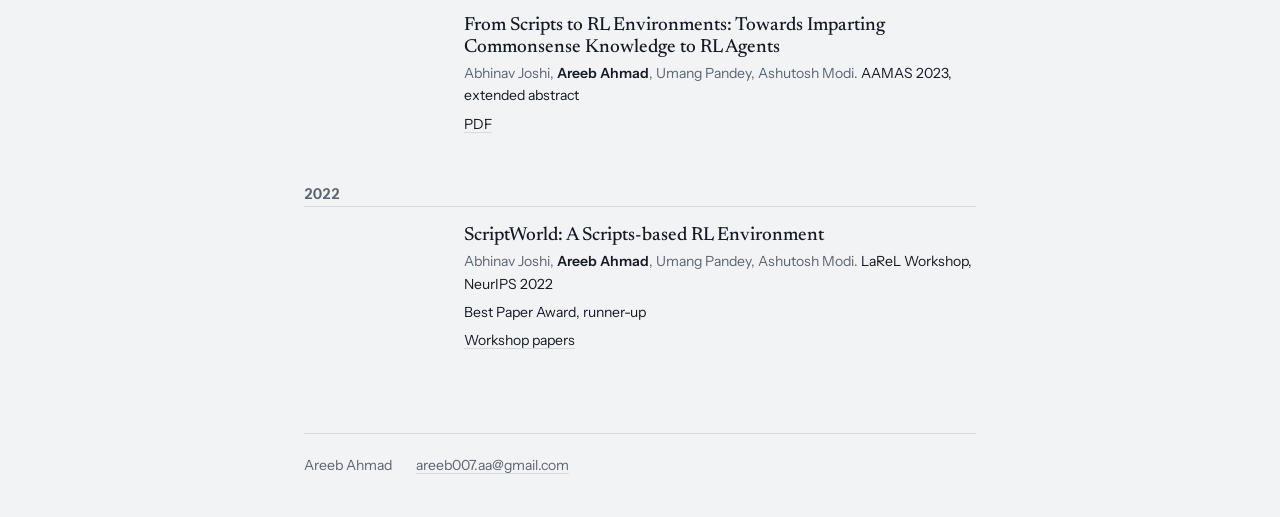
==== commit c9696df3: "Shorten intro; rename changed figures so browsers fetch the new versions - Intro is now one sentence" ====
--- a/publications.html
+++ b/publications.html
@@ -54,7 +54,7 @@
         <h2 id="y2026">2026</h2>
         <ul class="pubs">
           <li>
-            <a class="thumb" href="https://arxiv.org/abs/2610.02173" tabindex="-1" aria-hidden="true"><img src="figures/dose.png" alt="" width="1200" height="750" loading="lazy"></a>
+            <a class="thumb" href="https://arxiv.org/abs/2610.02173" tabindex="-1" aria-hidden="true"><img src="figures/dose-worlds.png" alt="" width="1200" height="750" loading="lazy"></a>
             <div>
               <h3><a href="https://arxiv.org/abs/2610.02173">Every Ablation Is a Dose: Counterweights and the Semblance of <span class="nw">Self-Repair</span></a></h3>
               <p class="byline"><span class="me">Areeb Ahmad</span>, Pratinav Seth, Vinay Kumar Sankarapu. <span class="venue">Preprint, arXiv:2610.02173</span></p>
@@ -110,7 +110,7 @@
             </div>
           </li>
           <li>
-            <a class="thumb" href="https://arxiv.org/abs/2504.10077" tabindex="-1" aria-hidden="true"><img src="figures/commonsense.png" alt="" width="1200" height="750" loading="lazy"></a>
+            <a class="thumb" href="https://arxiv.org/abs/2504.10077" tabindex="-1" aria-hidden="true"><img src="figures/commonsense-path-patching.png" alt="" width="1200" height="750" loading="lazy"></a>
             <div>
               <h3><a href="https://arxiv.org/abs/2504.10077">Towards Quantifying Commonsense Reasoning with Mechanistic Insights</a></h3>
               <p class="byline">Abhinav Joshi, <span class="me">Areeb Ahmad</span>, Divyaksh Shukla, Ashutosh Modi. <span class="venue">NAACL 2025</span></p>
--- a/style.css
+++ b/style.css
@@ -162,6 +162,7 @@
   font-size: 1.375rem;
   line-height: 1.5;
   max-width: 38rem;
+  text-wrap: pretty;
   font-variation-settings: "opsz" 24;
 }
 
@@ -187,14 +188,6 @@
 
 main > section, .foraging, .background { padding-top: 3.5rem; }
 .foraging { padding-top: 4rem; }
-
-/* ---------- questions ---------- */
-
-.questions { margin: 0; padding: 0; list-style: none; }
-.questions li { padding: 1.1rem 0; border-top: 1px solid var(--rule); }
-.questions li:last-child { border-bottom: 1px solid var(--rule); }
-.questions h3 { margin-bottom: 0.35rem; }
-.questions p { margin: 0; }
 
 /* ---------- papers plate ---------- */
 
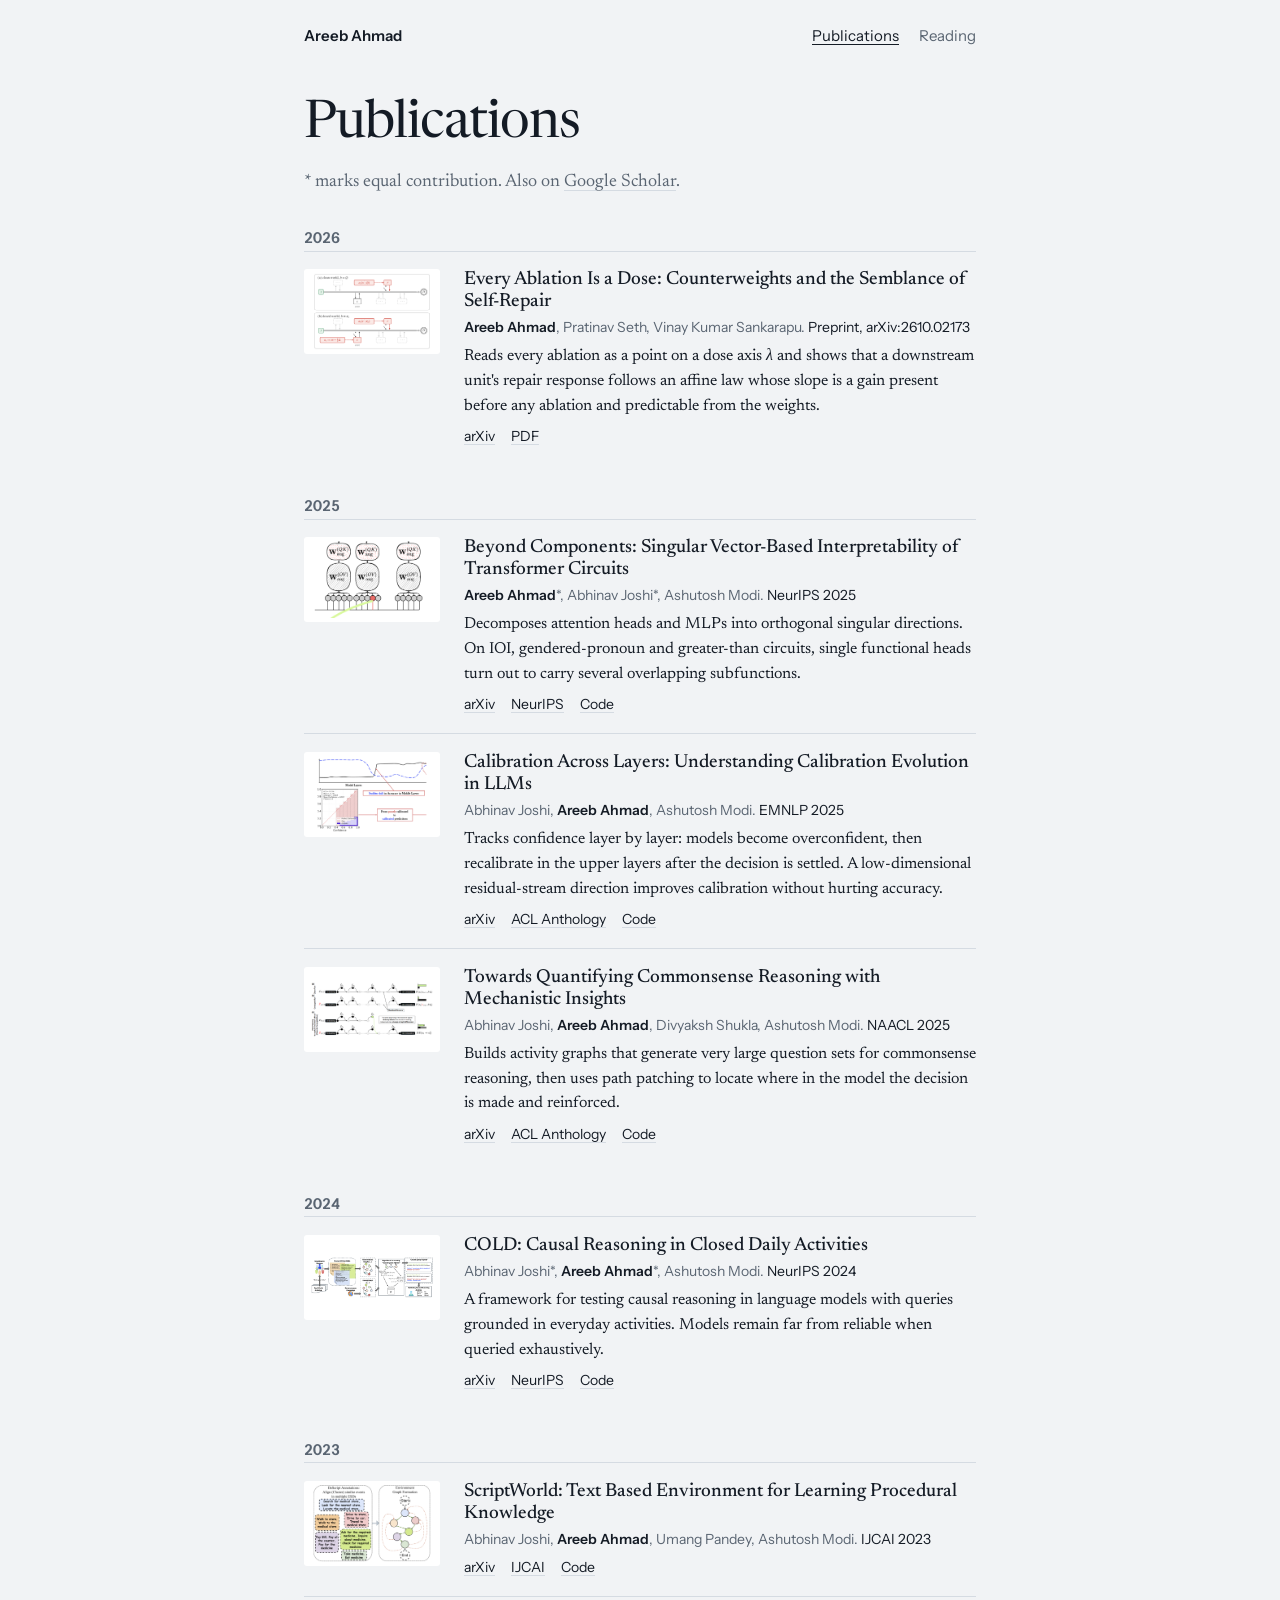
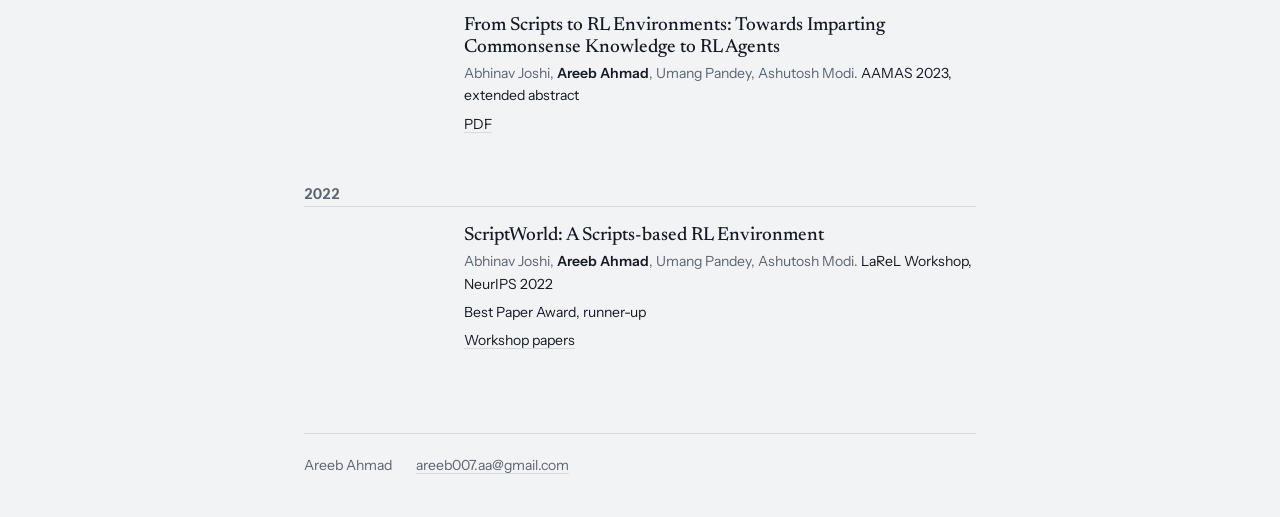
==== commit cbbc56ed: "Use the COLD framework figure for the COLD tile Whole pipeline figure (ESDs to observational and cau" ====
--- a/publications.html
+++ b/publications.html
@@ -133,7 +133,7 @@
         <h2 id="y2024">2024</h2>
         <ul class="pubs">
           <li>
-            <a class="thumb" href="https://arxiv.org/abs/2411.19500" tabindex="-1" aria-hidden="true"><img src="figures/cold.png" alt="" width="1200" height="750" loading="lazy"></a>
+            <a class="thumb" href="https://arxiv.org/abs/2411.19500" tabindex="-1" aria-hidden="true"><img src="figures/cold-framework.png" alt="" width="1600" height="1000" loading="lazy"></a>
             <div>
               <h3><a href="https://arxiv.org/abs/2411.19500">COLD: Causal Reasoning in Closed Daily Activities</a></h3>
               <p class="byline">Abhinav Joshi*, <span class="me">Areeb Ahmad</span>*, Ashutosh Modi. <span class="venue">NeurIPS 2024</span></p>
